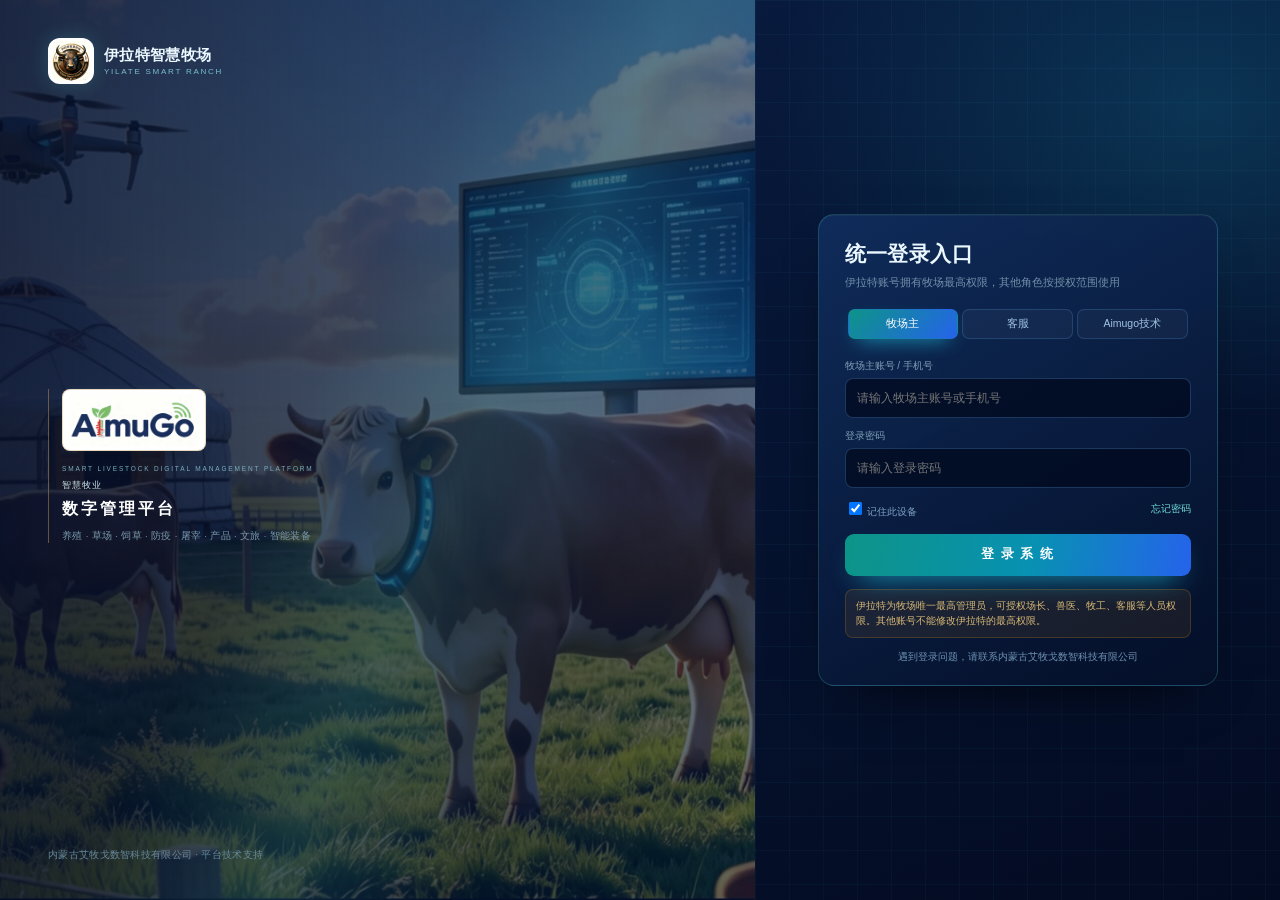
==== login.html @ b433fe1c "v86 国际登录封面包容比例微调" ====
<!DOCTYPE html>
<html lang="zh-CN">
<head>
<meta charset="UTF-8">
<meta name="viewport" content="width=device-width,initial-scale=1">
<title>伊拉特智慧牧场 · 统一登录</title>
<style>
*{box-sizing:border-box}body{margin:0;font-family:-apple-system,BlinkMacSystemFont,"PingFang SC","Microsoft YaHei",sans-serif;background:#06142e;color:#eaf7ff}
.login{min-height:100vh;display:grid;grid-template-columns:1.18fr .82fr;position:relative;overflow:hidden}
.hero{position:relative;padding:48px 56px;display:flex;flex-direction:column;justify-content:space-between;background:linear-gradient(90deg,rgba(3,15,43,.88),rgba(4,25,63,.62)),url('/assets/login-cover.webp') center/cover}
.hero:after{content:"";position:absolute;inset:0;background:linear-gradient(115deg,transparent 42%,rgba(94,234,212,.12) 58%,transparent 74%);animation:scan 8s linear infinite;pointer-events:none}
@keyframes scan{0%{transform:translateX(-70%)}100%{transform:translateX(70%)}}
.logo{display:flex;align-items:center;gap:12px;position:relative;z-index:2}.logo img{width:190px;height:66px;border-radius:12px;background:#fff;padding:3px 7px;object-fit:contain;box-shadow:0 0 28px rgba(94,234,212,.28)}
.logo b{display:block;font-size:26px;letter-spacing:1px}.logo span{display:block;margin-top:5px;color:#73d9e8;font-size:11px;letter-spacing:3px}
.hero-copy{position:relative;z-index:2;max-width:650px}.hero-copy h1{font-size:48px;line-height:1.16;margin:0 0 16px;letter-spacing:2px;background:linear-gradient(100deg,#fff,#7dd3fc,#5eead4);-webkit-background-clip:text;background-clip:text;color:transparent}
.hero-copy p{font-size:15px;line-height:1.9;color:#bcd6ee;margin:0}.stats{display:flex;gap:10px;margin-top:28px;flex-wrap:wrap}.stats span{padding:9px 13px;border-radius:9px;border:1px solid rgba(94,234,212,.28);background:rgba(5,22,53,.66);font-size:12px;color:#cbefff}.stats b{color:#5eead4;margin-right:4px}
.hero-foot{position:relative;z-index:2;font-size:11px;color:#6f9ec4;letter-spacing:.5px}
.panel{position:relative;display:flex;align-items:center;justify-content:center;padding:44px 42px;background:radial-gradient(700px 500px at 85% 12%,rgba(34,211,238,.16),transparent 62%),linear-gradient(160deg,#081a3d,#030b21)}
.panel:before{content:"";position:absolute;inset:0;background-image:linear-gradient(rgba(56,189,248,.045) 1px,transparent 1px),linear-gradient(90deg,rgba(56,189,248,.045) 1px,transparent 1px);background-size:34px 34px;pointer-events:none}
.card{position:relative;z-index:2;width:min(430px,100%);padding:30px 30px 25px;border-radius:20px;border:1px solid rgba(94,234,212,.30);background:linear-gradient(150deg,rgba(16,45,92,.94),rgba(4,15,40,.97));box-shadow:0 28px 70px -32px #000,inset 0 1px 0 rgba(255,255,255,.06);backdrop-filter:blur(14px)}
.card h2{margin:0;font-size:25px;letter-spacing:1px}.sub{margin:8px 0 20px;color:#7fa6c9;font-size:12px}
.tabs{display:grid;grid-template-columns:repeat(3,1fr);gap:6px;margin-bottom:22px}.tab{border:1px solid rgba(90,158,229,.22);border-radius:9px;background:rgba(255,255,255,.035);color:#9fc3e4;padding:9px 4px;font:600 12px inherit;cursor:pointer}.tab.active{background:linear-gradient(135deg,#0d9488,#2563eb);border-color:transparent;color:#fff;box-shadow:0 8px 20px -10px #22d3ee}
.field{margin-bottom:14px}.field label{display:block;font-size:11px;color:#8eb2d5;margin-bottom:7px}.field input{width:100%;height:45px;border-radius:10px;border:1px solid rgba(87,154,224,.30);background:rgba(2,12,33,.82);color:#eaf7ff;padding:0 13px;font-size:13px;outline:none}.field input:focus{border-color:#5eead4;box-shadow:0 0 0 3px rgba(94,234,212,.08)}
.code{display:flex;gap:8px}.code input{flex:1}.code button{width:112px;border-radius:10px;border:1px solid rgba(94,234,212,.38);background:rgba(94,234,212,.09);color:#73e7df;font-size:12px;cursor:pointer}
.row{display:flex;justify-content:space-between;align-items:center;font-size:11px;color:#7da2c4;margin:2px 0 18px}.row a{color:#70dcd6;text-decoration:none}
.submit{width:100%;height:47px;border:0;border-radius:11px;background:linear-gradient(100deg,#0d9488,#0891b2 54%,#2563eb);color:#fff;font-weight:800;font-size:14px;letter-spacing:2px;cursor:pointer;box-shadow:0 12px 28px -14px #22d3ee}
.wechat{margin-top:11px;width:100%;height:42px;border-radius:10px;border:1px solid rgba(94,234,212,.26);background:rgba(94,234,212,.06);color:#a5efe8;font-size:12px;cursor:pointer}
.notice{margin-top:16px;padding:11px 12px;border-radius:9px;background:rgba(245,158,11,.08);border:1px solid rgba(245,158,11,.20);font-size:10px;line-height:1.6;color:#d8b977}
.help{margin-top:17px;text-align:center;font-size:10px;color:#6d91b2}
@media(max-width:820px){.login{grid-template-columns:1fr}.logo img{width:150px;height:54px;padding:2px 5px}.hero{min-height:270px;padding:28px 22px}.hero-copy h1{font-size:31px}.hero-copy p{font-size:13px}.stats{display:none}.panel{padding:28px 16px 36px;align-items:flex-start}.card{padding:24px 18px}.hero-foot{display:none}}

.hero-kicker{display:inline-flex;align-items:center;gap:10px;font-size:11px;font-weight:800;letter-spacing:2.8px;color:#8ed7e5;margin-bottom:12px}.hero-kicker:before{content:"";width:28px;height:1px;background:linear-gradient(90deg,#c39a55,#8ed7e5)}.hero-copy{padding-left:20px;border-left:2px solid rgba(195,154,85,.72)}.hero-copy h1{margin:0 0 10px!important;line-height:1.08!important}.hero-copy h1>span{display:inline-block;font-size:.62em;line-height:1;letter-spacing:.11em;color:#8ed7e5;-webkit-text-fill-color:#8ed7e5;margin-bottom:10px}.hero-copy h1 small{display:block;margin-top:8px;font-size:.62em;line-height:1.2;letter-spacing:.13em;font-weight:750;color:#eaf7ff;-webkit-text-fill-color:#eaf7ff}.hero-en{font-size:10px;letter-spacing:2.1px;color:#77a8bb;margin:0 0 16px;white-space:nowrap}.stats span{backdrop-filter:blur(9px);box-shadow:inset 0 1px 0 rgba(255,255,255,.04)}
@media(max-width:820px){.hero-copy{padding-left:14px}.hero-kicker{font-size:9px;letter-spacing:2px;margin-bottom:9px}.hero-copy h1{font-size:29px!important}.hero-copy h1>span{font-size:.64em;margin-bottom:7px}.hero-copy h1 small{font-size:.62em;letter-spacing:.08em}.hero-en{font-size:8px;letter-spacing:1.2px;white-space:normal}}


/* v79 登录页简洁高级排版 */
.hero{padding:38px 48px}
.logo img{width:176px!important;height:61px!important;padding:2px 6px!important;border-radius:10px!important;box-shadow:0 0 22px rgba(94,234,212,.20)!important}
.hero-copy{max-width:500px!important;padding-left:16px!important;border-left:1px solid rgba(195,154,85,.62)!important}
.hero-copy h1{font-size:34px!important;line-height:1.12!important;letter-spacing:1px!important;margin:0 0 11px!important}
.hero-copy h1>span{font-size:.58em!important;letter-spacing:.10em!important;margin-bottom:8px!important}
.hero-copy h1 small{font-size:.60em!important;line-height:1.25!important;letter-spacing:.08em!important;margin-top:7px!important;font-weight:650!important}
.hero-copy p{font-size:12.5px!important;line-height:1.75!important;color:#a9c7d7!important;max-width:470px!important}
.hero-foot{font-size:10px!important;color:#65879a!important;letter-spacing:.3px!important}
.card{width:min(400px,100%)!important;padding:25px 26px 21px!important;border-radius:16px!important;border-color:rgba(94,234,212,.20)!important;box-shadow:0 24px 58px -34px #000,inset 0 1px 0 rgba(255,255,255,.045)!important}
.card h2{font-size:21px!important;font-weight:750!important;letter-spacing:.4px!important}
.sub{font-size:10.5px!important;margin:6px 0 16px!important;line-height:1.55!important;color:#718fa9!important}
.tabs{gap:4px!important;margin-bottom:17px!important;padding:3px!important}
.tab{font-size:10.5px!important;padding:7px 3px!important;border-radius:7px!important}
.field{margin-bottom:11px!important}.field label{font-size:10px!important;margin-bottom:5px!important;color:#7f9fb7!important}.field input{height:40px!important;border-radius:8px!important;padding:0 11px!important;font-size:11.5px!important}
.code button{width:102px!important;border-radius:8px!important;font-size:10.5px!important}
.row{font-size:10px!important;margin:1px 0 15px!important}
.submit{height:42px!important;border-radius:9px!important;font-size:12.5px!important;letter-spacing:1.5px!important}
.wechat{height:38px!important;border-radius:8px!important;font-size:11px!important;margin-top:9px!important}
.notice{margin-top:13px!important;padding:9px 10px!important;font-size:9.5px!important;line-height:1.55!important;border-radius:8px!important}
.help{margin-top:13px!important;font-size:9.5px!important}
@media(max-width:820px){.hero{padding:25px 20px!important;min-height:235px!important}.logo img{width:138px!important;height:49px!important}.hero-copy{padding-left:12px!important}.hero-copy h1{font-size:26px!important}.hero-copy p{font-size:11px!important}.panel{padding:22px 13px 30px!important}.card{padding:21px 16px 18px!important}.card h2{font-size:19px!important}.field input{height:39px!important}.submit{height:41px!important}.notice{font-size:9px!important}}


/* v80 原logo恢复与封面标题精排 */
.logo{gap:10px!important}.logo img{width:52px!important;height:52px!important;padding:3px!important;border-radius:12px!important;box-shadow:0 0 20px rgba(94,234,212,.20)!important}.logo b{font-size:17px!important;letter-spacing:.4px!important}.logo span{font-size:9px!important;letter-spacing:2px!important;margin-top:2px!important;color:#79bfce!important}
.hero-copy{max-width:470px!important;padding-left:14px!important;border-left:1px solid rgba(195,154,85,.55)!important}
.hero-brand{font-size:18px!important;line-height:1!important;letter-spacing:5px!important;font-weight:750!important;color:#8ed7e5!important;margin-bottom:9px!important;text-transform:none!important}
.hero-copy h1{font-size:30px!important;line-height:1.08!important;letter-spacing:4px!important;margin:0!important;font-weight:800!important}
.hero-subtitle{font-size:13px!important;line-height:1.4!important;letter-spacing:3.6px!important;color:#d9edf3!important;margin-top:7px!important;font-weight:600!important}
.hero-copy p{font-size:11.5px!important;line-height:1.7!important;margin-top:14px!important;color:#91afbf!important}
@media(max-width:820px){.logo img{width:46px!important;height:46px!important}.logo b{font-size:14px!important}.logo span{font-size:8px!important;letter-spacing:1.4px!important}.hero-brand{font-size:15px!important;letter-spacing:3.5px!important;margin-bottom:7px!important}.hero-copy h1{font-size:24px!important;letter-spacing:3px!important}.hero-subtitle{font-size:11px!important;letter-spacing:2.5px!important;margin-top:5px!important}.hero-copy p{font-size:10.5px!important;margin-top:10px!important}}


/* v81 艾牧戈Logo与通用牧场平台标题 */
.hero-brand-logo{margin-bottom:14px}.hero-brand-logo img{display:block;width:168px;height:69px;object-fit:contain;background:#fff;border-radius:10px;padding:3px 7px;box-shadow:0 0 24px rgba(94,234,212,.20)}
.hero-copy h1.hero-platform{display:flex!important;flex-direction:column!important;align-items:flex-start!important;gap:2px!important;font-size:19px!important;line-height:1.18!important;letter-spacing:4.5px!important;margin:0!important;font-weight:700!important;background:none!important;color:#e8f5f8!important;-webkit-text-fill-color:#e8f5f8!important}
.hero-platform span{font-size:1em!important;color:#dceef3!important;-webkit-text-fill-color:#dceef3!important}
.hero-platform b{font-size:1em!important;font-weight:750!important;color:#fff!important;-webkit-text-fill-color:#fff!important;letter-spacing:4px!important}
.hero-platform-en{font-size:8px!important;line-height:1.45!important;letter-spacing:1.7px!important;color:#6f9fb1!important;margin:8px 0 0!important;white-space:nowrap!important}
.hero-copy p{margin-top:13px!important}
@media(max-width:820px){.hero-copy h1.hero-platform{font-size:16px!important;letter-spacing:3px!important}.hero-brand-logo{margin-bottom:11px!important}.hero-brand-logo img{width:132px!important;height:54px!important}.hero-platform{font-size:16px!important;letter-spacing:3px!important}.hero-platform b{letter-spacing:2.5px!important}.hero-platform-en{font-size:6.5px!important;letter-spacing:1px!important;white-space:normal!important}}


/* v82 LOGO1透明背景重排 */
.hero-brand-logo{margin-bottom:12px!important}
.hero-brand-logo img{width:170px!important;height:auto!important;max-height:108px!important;object-fit:contain!important;background:transparent!important;border-radius:0!important;padding:0!important;box-shadow:none!important;filter:drop-shadow(0 6px 12px rgba(2,12,24,.30)) drop-shadow(0 0 8px rgba(87,169,212,.16))!important}
.hero-copy{gap:0!important}
.hero-platform{margin-top:0!important}
@media(max-width:820px){.hero-brand-logo{margin-bottom:9px!important}.hero-brand-logo img{width:138px!important;max-height:88px!important}}


/* v83 原伊拉特Logo高级3D徽章效果 */
.hero-brand-logo{position:relative!important;width:152px!important;height:152px!important;display:grid!important;place-items:center!important;margin:0 0 12px!important;perspective:520px!important;isolation:isolate!important}
.hero-brand-logo:before{content:"";position:absolute;inset:4px;border-radius:50%;background:radial-gradient(circle at 34% 25%,rgba(255,255,255,.17),rgba(35,112,142,.11) 38%,rgba(3,22,34,.88) 74%);border:1px solid rgba(195,154,85,.62);box-shadow:inset 0 1px 1px rgba(255,255,255,.18),inset 0 -12px 24px rgba(0,0,0,.42),0 15px 26px -16px rgba(0,0,0,.92),0 0 20px -8px rgba(27,145,168,.72);transform:rotateX(5deg);z-index:0}
.hero-brand-logo:after{content:"";position:absolute;inset:13px;border-radius:50%;border:1px solid rgba(142,215,229,.24);box-shadow:inset 0 0 18px rgba(27,145,168,.12);z-index:1}
.hero-brand-logo img{position:relative!important;z-index:2!important;width:116px!important;height:116px!important;max-height:none!important;object-fit:contain!important;background:transparent!important;padding:0!important;border-radius:0!important;box-shadow:none!important;filter:drop-shadow(0 8px 7px rgba(0,0,0,.48)) drop-shadow(0 0 6px rgba(142,215,229,.18)) saturate(.98) contrast(1.05)!important;transform:translateZ(16px) translateY(-1px)!important}
.hero-brand-logo:hover img{transform:translateZ(20px) translateY(-2px) scale(1.02)!important}
@media(max-width:820px){.hero-brand-logo{width:122px!important;height:122px!important;margin-bottom:9px!important}.hero-brand-logo:before{inset:3px}.hero-brand-logo:after{inset:11px}.hero-brand-logo img{width:94px!important;height:94px!important}}


/* v84 艾牧戈透明Logo国际排版 */
.hero-brand-logo{position:relative!important;width:188px!important;height:auto!important;display:block!important;margin:0 0 13px!important;perspective:none!important;isolation:auto!important}
.hero-brand-logo:before,.hero-brand-logo:after{display:none!important}
.hero-brand-logo img{position:relative!important;z-index:2!important;display:block!important;width:188px!important;height:auto!important;max-height:86px!important;object-fit:contain!important;background:transparent!important;padding:0!important;border-radius:0!important;box-shadow:none!important;filter:drop-shadow(0 7px 8px rgba(0,0,0,.42)) drop-shadow(0 0 7px rgba(142,215,229,.18)) saturate(1.04) contrast(1.03)!important;transform:none!important}
.hero-brand-logo:hover img{transform:translateY(-1px)!important}
@media(max-width:820px){.hero-brand-logo{width:150px!important;margin-bottom:10px!important}.hero-brand-logo img{width:150px!important;max-height:69px!important}}


/* v85 白色Logo底板与国际简约标题 */
.hero-brand-logo{display:inline-block!important;width:auto!important;height:auto!important;margin:0 0 14px!important;padding:4px 7px!important;background:#fff!important;border:1px solid rgba(195,154,85,.38)!important;border-radius:9px!important;box-shadow:0 8px 18px -14px rgba(0,0,0,.92),0 0 15px -8px rgba(142,215,229,.48)!important;perspective:none!important;isolation:auto!important}
.hero-brand-logo:before,.hero-brand-logo:after{display:none!important}
.hero-brand-logo img{display:block!important;width:150px!important;height:auto!important;max-height:66px!important;object-fit:contain!important;background:#fff!important;padding:0!important;border-radius:0!important;box-shadow:none!important;filter:none!important;transform:none!important}
.hero-brand-logo:hover img{transform:none!important}
.hero-platform-en{font-size:7.5px!important;line-height:1.3!important;letter-spacing:2.15px!important;color:#78aebf!important;margin:0 0 8px!important;white-space:nowrap!important}
.hero-copy h1.hero-platform{display:flex!important;flex-direction:column!important;align-items:flex-start!important;gap:1px!important;font-size:17px!important;line-height:1.22!important;letter-spacing:3.8px!important;margin:0!important;font-weight:650!important;background:none!important;color:#edf8fa!important;-webkit-text-fill-color:#edf8fa!important}
.hero-platform span{font-size:.92em!important;color:#cfe5eb!important;-webkit-text-fill-color:#cfe5eb!important;font-weight:550!important}
.hero-platform b{font-size:1em!important;font-weight:680!important;color:#fff!important;-webkit-text-fill-color:#fff!important;letter-spacing:3.5px!important}
.hero-copy p{font-size:10px!important;line-height:1.65!important;color:#7999aa!important;margin-top:12px!important;letter-spacing:.35px!important}
@media(max-width:820px){.hero-brand-logo{margin-bottom:10px!important;padding:3px 5px!important}.hero-brand-logo img{width:122px!important;max-height:54px!important}.hero-platform-en{font-size:6px!important;letter-spacing:1.2px!important;margin-bottom:6px!important;white-space:normal!important}.hero-copy h1.hero-platform{font-size:14px!important;letter-spacing:2.6px!important}.hero-platform b{letter-spacing:2.4px!important}.hero-copy p{font-size:9px!important;margin-top:9px!important}}


/* v86 国际封面包容比例微调 */
.logo img{width:46px!important;height:46px!important}
.logo b{font-size:15px!important;letter-spacing:.35px!important}.logo span{font-size:8px!important;letter-spacing:1.75px!important}
.hero-copy{max-width:430px!important;padding-left:13px!important;border-left-color:rgba(195,154,85,.48)!important}
.hero-brand-logo{margin:0 0 10px!important;padding:3px 5px!important;border-radius:8px!important;box-shadow:0 7px 16px -13px rgba(0,0,0,.88),0 0 12px -7px rgba(142,215,229,.42)!important}
.hero-brand-logo img{width:132px!important;max-height:56px!important}
.hero-platform-en{font-size:6.5px!important;letter-spacing:1.85px!important;margin-bottom:7px!important}
.hero-copy h1.hero-platform{font-size:16px!important;letter-spacing:3.2px!important;line-height:1.2!important}
.hero-platform b{letter-spacing:3px!important}
.hero-copy p{font-size:9.5px!important;line-height:1.6!important;margin-top:10px!important}
@media(max-width:820px){.logo img{width:42px!important;height:42px!important}.logo b{font-size:13px!important}.logo span{font-size:7px!important}.hero-brand-logo{margin-bottom:8px!important;padding:2px 4px!important}.hero-brand-logo img{width:108px!important;max-height:47px!important}.hero-platform-en{font-size:5.8px!important;letter-spacing:1.05px!important;margin-bottom:5px!important}.hero-copy h1.hero-platform{font-size:13px!important;letter-spacing:2.2px!important}.hero-platform b{letter-spacing:2px!important}.hero-copy p{font-size:8.5px!important;margin-top:8px!important}}

</style>
</head>
<body>
<div class="login">
  <section class="hero">
    <div class="logo"><img src="/assets/logo.png" alt="伊拉特智慧牧场"><div><b>伊拉特智慧牧场</b><span>YILATE SMART RANCH</span></div></div>
    <div class="hero-copy">
      <div class="hero-brand-logo"><img src="/assets/aimugo-logo.webp" alt="艾牧戈"></div>
      <div class="hero-platform-en">SMART LIVESTOCK DIGITAL MANAGEMENT PLATFORM</div>
      <h1 class="hero-platform"><span>智慧牧业</span><b>数字管理平台</b></h1>
      <p>养殖 · 草场 · 饲草 · 防疫 · 屠宰 · 产品 · 文旅 · 智能装备</p>
    </div>
    <div class="hero-foot">内蒙古艾牧戈数智科技有限公司 · 平台技术支持</div>
  </section>
  <section class="panel">
    <form class="card" id="loginForm">
      <h2>统一登录入口</h2>
      <div class="sub">伊拉特账号拥有牧场最高权限，其他角色按授权范围使用</div>
      <div class="tabs" id="tabs">
        <button type="button" class="tab active" data-role="owner">牧场主</button>
        <button type="button" class="tab" data-role="service">客服</button>
        <button type="button" class="tab" data-role="aimugo">Aimugo技术</button>
      </div>
      <div class="field"><label id="accountLabel">伊拉特账号 / 手机号</label><input id="accountInput" autocomplete="username" placeholder="请输入账号或手机号"></div>
      <div class="field" id="passwordField"><label>登录密码</label><input id="passwordInput" type="password" autocomplete="current-password" placeholder="请输入登录密码"></div>
      <div class="field" id="codeField"><label>短信验证码</label><div class="code"><input id="codeInput" inputmode="numeric" maxlength="6" placeholder="请输入6位验证码"><button id="sendCodeBtn" type="button">获取验证码</button></div></div>
      <div class="row"><label><input id="rememberInput" type="checkbox" checked> 记住此设备</label><a href="#" id="forgotLink">忘记密码</a></div>
      <button class="submit" id="loginBtn" type="submit">登 录 系 统</button>
      <button class="wechat" id="wechatBtn" type="button">微信小程序快捷登录</button>
      <div class="notice" id="loginNotice">伊拉特为牧场唯一最高管理员，可授权场长、兽医、牧工、客服等人员权限。其他账号不能修改伊拉特的最高权限。</div>
      <div class="help" id="loginHelp">遇到登录问题，请联系内蒙古艾牧戈数智科技有限公司</div>
    </form>
  </section>
</div>
<script>
const roleConfig = {
  owner:  { mode:'password', label:'牧场主账号 / 手机号', placeholder:'请输入牧场主账号或手机号' },
  service:{ mode:'password', label:'客服账号',           placeholder:'请输入客服账号' },
  aimugo: { mode:'password', label:'Aimugo技术账号',     placeholder:'请输入Aimugo技术平台账号' }
};
let role = 'owner';
const $ = id => document.getElementById(id);
const accountInput=$('accountInput'), passwordField=$('passwordField'), codeField=$('codeField');
function setRole(next){
  role=next;
  document.querySelectorAll('.tab').forEach(x=>x.classList.toggle('active',x.dataset.role===role));
  const c=roleConfig[role];
  $('accountLabel').textContent=c.label;
  accountInput.placeholder=c.placeholder;
  passwordField.style.display=c.mode==='password'?'block':'none';
  codeField.style.display=c.mode==='sms'?'block':'none';
  $('wechatBtn').style.display=c.mode==='sms'?'block':'none';
  $('loginBtn').textContent=c.mode==='sms'?'验证码登录':'登 录 系 统';
}
document.querySelectorAll('.tab').forEach(b=>b.addEventListener('click',()=>setRole(b.dataset.role)));
const entry = location.pathname.includes('/platform/') ? 'aimugo' : location.pathname.includes('/service/') ? 'service' : location.pathname.includes('/owner/') ? 'owner' : new URLSearchParams(location.search).get('role');
const isDedicated = location.pathname !== '/login' && location.pathname !== '/login.html';
if (isDedicated && entry && roleConfig[entry]) {
  document.querySelector('.tabs').style.display='none';
  const titles={owner:'牧场主登录',service:'客服登录',aimugo:'Aimugo技术平台登录'};
  document.querySelector('.card h2').textContent=titles[entry];
  document.querySelector('.sub').textContent=entry==='owner'?'伊拉特智慧牧场最高管理员入口':'请使用已授权账号登录，系统将进入对应工作台';
}
async function api(url,options={}){
  const r=await fetch(url,{credentials:'include',headers:{'content-type':'application/json',...(options.headers||{})},...options});
  const d=await r.json().catch(()=>({ok:false,error:'服务器返回格式错误'}));
  if(!r.ok||d.ok===false) throw new Error(d.error||`请求失败(${r.status})`);
  return d;
}
function notice(text,type='info'){
  $('loginNotice').textContent=text;
  $('loginNotice').style.borderColor=type==='error'?'rgba(239,68,68,.55)':'rgba(245,158,11,.20)';
  $('loginNotice').style.background=type==='error'?'rgba(239,68,68,.10)':'rgba(245,158,11,.08)';
}
$('sendCodeBtn').addEventListener('click',async()=>{
  const phone=accountInput.value.trim();
  if(!/^1[3-9]\d{9}$/.test(phone)) return notice('请输入正确的手机号','error');
  $('sendCodeBtn').disabled=true;$('sendCodeBtn').textContent='发送中…';
  try{
    const d=await api('/api/auth/send-code',{method:'POST',body:JSON.stringify({phone})});
    notice(d.devCode?`演示验证码：${d.devCode}（正式版不会显示）`:'验证码已发送，5分钟内有效');
    let n=60;const t=setInterval(()=>{if(--n<=0){clearInterval(t);$('sendCodeBtn').disabled=false;$('sendCodeBtn').textContent='获取验证码'}else $('sendCodeBtn').textContent=`${n}s后重试`},1000);
  }catch(e){$('sendCodeBtn').disabled=false;$('sendCodeBtn').textContent='获取验证码';notice(e.message,'error');}
});
$('loginForm').addEventListener('submit',async e=>{
  e.preventDefault();
  const account=accountInput.value.trim();
  if(!account) return notice('请输入账号或手机号','error');
  $('loginBtn').disabled=true;$('loginBtn').textContent='登录中…';
  try{
    let d;
    if(roleConfig[role].mode==='sms') d=await api('/api/auth/login/sms',{method:'POST',body:JSON.stringify({phone:account,code:$('codeInput').value.trim()})});
    else d=await api('/api/auth/login/password',{method:'POST',body:JSON.stringify({account,password:$('passwordInput').value})});
    localStorage.setItem('yilate-auth-user',JSON.stringify(d.user));
    location.href=d.user.mustChangePassword?'/change-password.html':'/index.html';
  }catch(err){notice(err.message,'error');$('loginBtn').disabled=false;$('loginBtn').textContent=roleConfig[role].mode==='sms'?'验证码登录':'登 录 系 统';}
});
$('wechatBtn').addEventListener('click',()=>notice('微信登录需要在微信小程序内授权，当前请先使用短信验证码登录','error'));
$('forgotLink').addEventListener('click',e=>{e.preventDefault();notice('请联系Aimugo技术平台管理员重置密码','error')});
setRole(entry && roleConfig[entry] ? entry : 'owner');
</script>
</body>
</html>
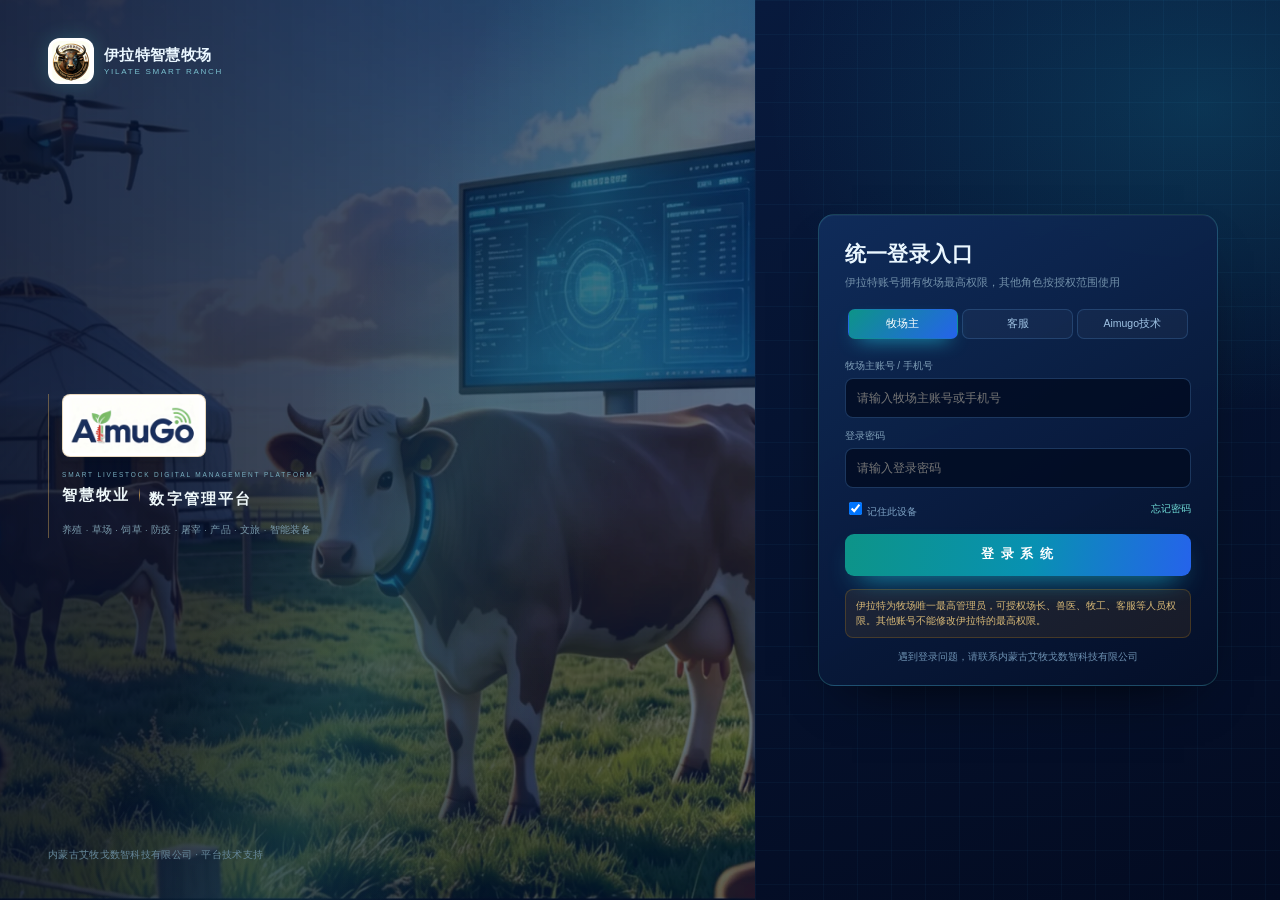
==== commit c47f4221: "v87 平台标题单行同字号国际排版" ====
--- a/login.html
+++ b/login.html
@@ -126,6 +126,13 @@
 .hero-platform b{letter-spacing:3px!important}
 .hero-copy p{font-size:9.5px!important;line-height:1.6!important;margin-top:10px!important}
 @media(max-width:820px){.logo img{width:42px!important;height:42px!important}.logo b{font-size:13px!important}.logo span{font-size:7px!important}.hero-brand-logo{margin-bottom:8px!important;padding:2px 4px!important}.hero-brand-logo img{width:108px!important;max-height:47px!important}.hero-platform-en{font-size:5.8px!important;letter-spacing:1.05px!important;margin-bottom:5px!important}.hero-copy h1.hero-platform{font-size:13px!important;letter-spacing:2.2px!important}.hero-platform b{letter-spacing:2px!important}.hero-copy p{font-size:8.5px!important;margin-top:8px!important}}
+
+
+/* v87 平台标题单行同字号 */
+.hero-copy h1.hero-platform{display:flex!important;flex-direction:row!important;align-items:center!important;justify-content:flex-start!important;gap:0!important;white-space:nowrap!important;font-size:15px!important;line-height:1.2!important;letter-spacing:2.1px!important;margin:0!important}
+.hero-copy h1.hero-platform>span,.hero-copy h1.hero-platform>b{display:inline!important;font-size:1em!important;line-height:1.2!important;font-weight:650!important;letter-spacing:2.1px!important;color:#eef8fa!important;-webkit-text-fill-color:#eef8fa!important}
+.hero-platform span:after{content:"";display:inline-block;width:1px;height:.9em;margin:0 9px;vertical-align:-.08em;background:linear-gradient(180deg,transparent,rgba(195,154,85,.9),transparent)}
+@media(max-width:820px){.hero-copy h1.hero-platform{font-size:12.5px!important;letter-spacing:1.1px!important}.hero-copy h1.hero-platform>span,.hero-copy h1.hero-platform>b{letter-spacing:1.1px!important}.hero-platform span:after{margin:0 5px}}
 
 </style>
 </head>
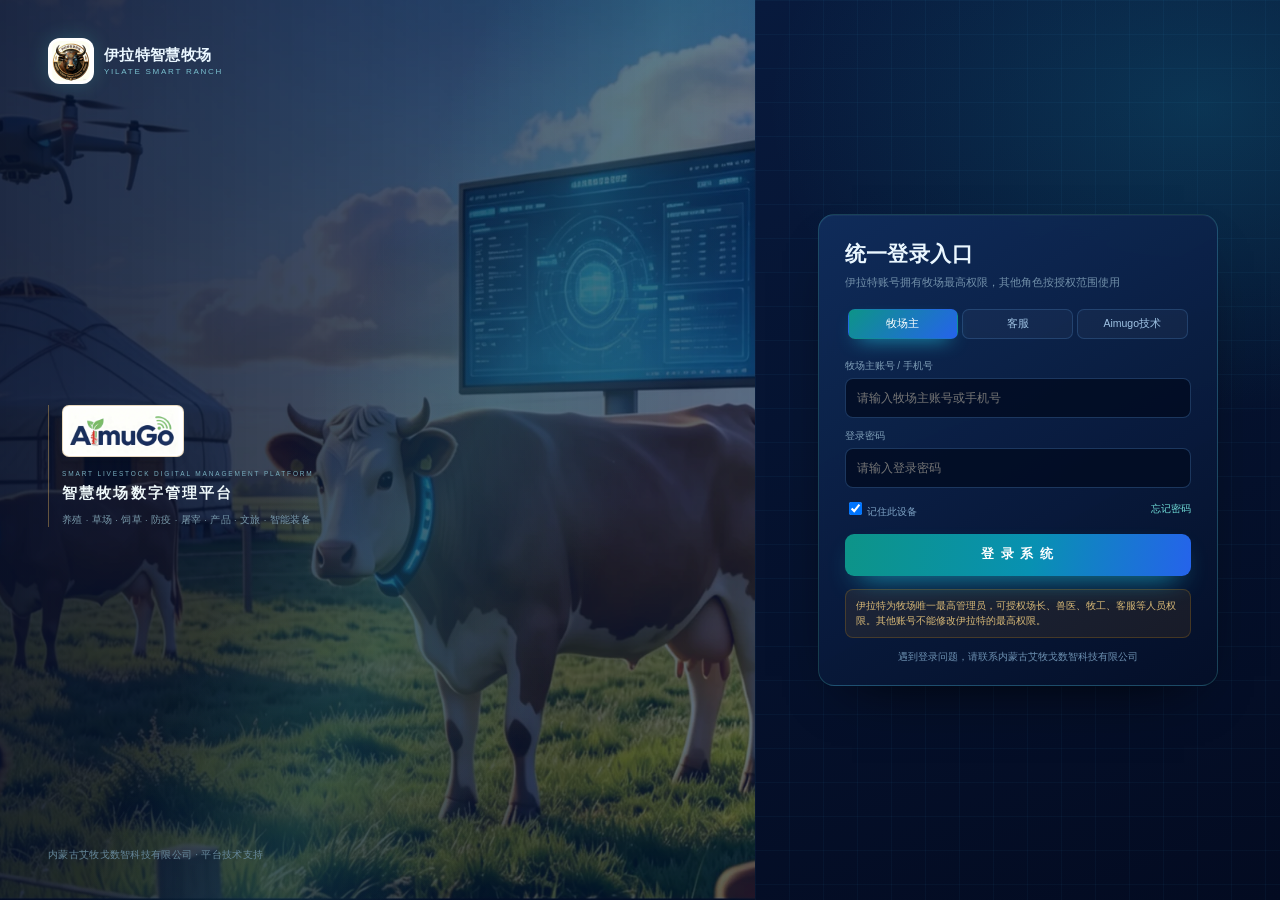
==== commit a4abda03: "v88 登录封面Logo缩小与平台标题完整单行" ====
--- a/login.html
+++ b/login.html
@@ -134,6 +134,16 @@
 .hero-platform span:after{content:"";display:inline-block;width:1px;height:.9em;margin:0 9px;vertical-align:-.08em;background:linear-gradient(180deg,transparent,rgba(195,154,85,.9),transparent)}
 @media(max-width:820px){.hero-copy h1.hero-platform{font-size:12.5px!important;letter-spacing:1.1px!important}.hero-copy h1.hero-platform>span,.hero-copy h1.hero-platform>b{letter-spacing:1.1px!important}.hero-platform span:after{margin:0 5px}}
 
+
+/* v88 Logo缩小与平台标题完整单行 */
+.hero-brand-logo{margin-bottom:9px!important;padding:2px 4px!important;border-radius:7px!important}
+.hero-brand-logo img{width:112px!important;max-height:47px!important}
+.hero-copy h1.hero-platform{display:block!important;white-space:nowrap!important;font-size:14.5px!important;line-height:1.2!important;letter-spacing:2.15px!important;margin:0!important;font-weight:650!important;color:#eef8fa!important;-webkit-text-fill-color:#eef8fa!important}
+.hero-platform span:after{display:none!important}
+.hero-platform span,.hero-platform b{font-size:1em!important;letter-spacing:2.15px!important}
+.hero-platform-en{margin-bottom:6px!important}
+@media(max-width:820px){.hero-brand-logo{margin-bottom:8px!important;padding:2px 3px!important}.hero-brand-logo img{width:92px!important;max-height:39px!important}.hero-copy h1.hero-platform{font-size:12px!important;letter-spacing:1.3px!important}.hero-platform span,.hero-platform b{letter-spacing:1.3px!important}}
+
 </style>
 </head>
 <body>
@@ -143,7 +153,7 @@
     <div class="hero-copy">
       <div class="hero-brand-logo"><img src="/assets/aimugo-logo.webp" alt="艾牧戈"></div>
       <div class="hero-platform-en">SMART LIVESTOCK DIGITAL MANAGEMENT PLATFORM</div>
-      <h1 class="hero-platform"><span>智慧牧业</span><b>数字管理平台</b></h1>
+      <h1 class="hero-platform">智慧牧场数字管理平台</h1>
       <p>养殖 · 草场 · 饲草 · 防疫 · 屠宰 · 产品 · 文旅 · 智能装备</p>
     </div>
     <div class="hero-foot">内蒙古艾牧戈数智科技有限公司 · 平台技术支持</div>
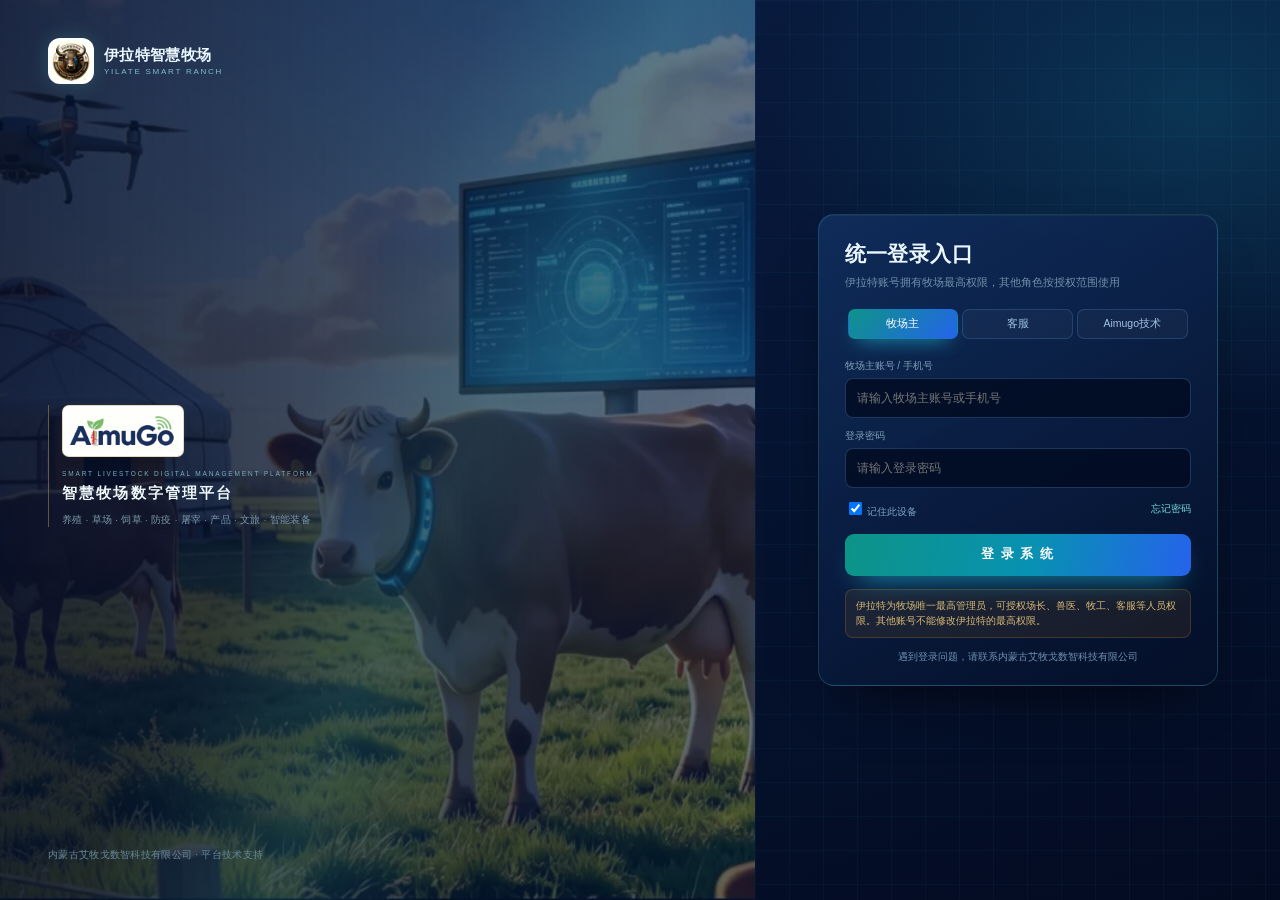
==== commit f03b5fd7: "v93.4 公网首屏资源压缩提速" ====
--- a/login.html
+++ b/login.html
@@ -7,7 +7,7 @@
 <style>
 *{box-sizing:border-box}body{margin:0;font-family:-apple-system,BlinkMacSystemFont,"PingFang SC","Microsoft YaHei",sans-serif;background:#06142e;color:#eaf7ff}
 .login{min-height:100vh;display:grid;grid-template-columns:1.18fr .82fr;position:relative;overflow:hidden}
-.hero{position:relative;padding:48px 56px;display:flex;flex-direction:column;justify-content:space-between;background:linear-gradient(90deg,rgba(3,15,43,.88),rgba(4,25,63,.62)),url('/assets/login-cover.webp') center/cover}
+.hero{position:relative;padding:48px 56px;display:flex;flex-direction:column;justify-content:space-between;background:linear-gradient(90deg,rgba(3,15,43,.88),rgba(4,25,63,.62)),url('./assets/login-cover-sm.webp') center/cover}
 .hero:after{content:"";position:absolute;inset:0;background:linear-gradient(115deg,transparent 42%,rgba(94,234,212,.12) 58%,transparent 74%);animation:scan 8s linear infinite;pointer-events:none}
 @keyframes scan{0%{transform:translateX(-70%)}100%{transform:translateX(70%)}}
 .logo{display:flex;align-items:center;gap:12px;position:relative;z-index:2}.logo img{width:190px;height:66px;border-radius:12px;background:#fff;padding:3px 7px;object-fit:contain;box-shadow:0 0 28px rgba(94,234,212,.28)}
@@ -25,6 +25,7 @@
 .row{display:flex;justify-content:space-between;align-items:center;font-size:11px;color:#7da2c4;margin:2px 0 18px}.row a{color:#70dcd6;text-decoration:none}
 .submit{width:100%;height:47px;border:0;border-radius:11px;background:linear-gradient(100deg,#0d9488,#0891b2 54%,#2563eb);color:#fff;font-weight:800;font-size:14px;letter-spacing:2px;cursor:pointer;box-shadow:0 12px 28px -14px #22d3ee}
 .wechat{margin-top:11px;width:100%;height:42px;border-radius:10px;border:1px solid rgba(94,234,212,.26);background:rgba(94,234,212,.06);color:#a5efe8;font-size:12px;cursor:pointer}
+.demo{display:none;margin-top:9px;width:100%;height:40px;border-radius:10px;border:1px solid rgba(195,154,85,.50);background:linear-gradient(100deg,rgba(195,154,85,.14),rgba(27,145,168,.12));color:#f0d79c;font-size:12px;cursor:pointer}
 .notice{margin-top:16px;padding:11px 12px;border-radius:9px;background:rgba(245,158,11,.08);border:1px solid rgba(245,158,11,.20);font-size:10px;line-height:1.6;color:#d8b977}
 .help{margin-top:17px;text-align:center;font-size:10px;color:#6d91b2}
 @media(max-width:820px){.login{grid-template-columns:1fr}.logo img{width:150px;height:54px;padding:2px 5px}.hero{min-height:270px;padding:28px 22px}.hero-copy h1{font-size:31px}.hero-copy p{font-size:13px}.stats{display:none}.panel{padding:28px 16px 36px;align-items:flex-start}.card{padding:24px 18px}.hero-foot{display:none}}
@@ -149,9 +150,9 @@
 <body>
 <div class="login">
   <section class="hero">
-    <div class="logo"><img src="/assets/logo.png" alt="伊拉特智慧牧场"><div><b>伊拉特智慧牧场</b><span>YILATE SMART RANCH</span></div></div>
+    <div class="logo"><img src="./assets/logo-sm.webp" alt="伊拉特智慧牧场"><div><b>伊拉特智慧牧场</b><span>YILATE SMART RANCH</span></div></div>
     <div class="hero-copy">
-      <div class="hero-brand-logo"><img src="/assets/aimugo-logo.webp" alt="艾牧戈"></div>
+      <div class="hero-brand-logo"><img src="./assets/aimugo-logo.webp" alt="艾牧戈"></div>
       <div class="hero-platform-en">SMART LIVESTOCK DIGITAL MANAGEMENT PLATFORM</div>
       <h1 class="hero-platform">智慧牧场数字管理平台</h1>
       <p>养殖 · 草场 · 饲草 · 防疫 · 屠宰 · 产品 · 文旅 · 智能装备</p>
@@ -173,6 +174,7 @@
       <div class="row"><label><input id="rememberInput" type="checkbox" checked> 记住此设备</label><a href="#" id="forgotLink">忘记密码</a></div>
       <button class="submit" id="loginBtn" type="submit">登 录 系 统</button>
       <button class="wechat" id="wechatBtn" type="button">微信小程序快捷登录</button>
+      <button class="demo" id="demoLoginBtn" type="button">进入公网演示版</button>
       <div class="notice" id="loginNotice">伊拉特为牧场唯一最高管理员，可授权场长、兽医、牧工、客服等人员权限。其他账号不能修改伊拉特的最高权限。</div>
       <div class="help" id="loginHelp">遇到登录问题，请联系内蒙古艾牧戈数智科技有限公司</div>
     </form>
@@ -199,6 +201,19 @@
   $('loginBtn').textContent=c.mode==='sms'?'验证码登录':'登 录 系 统';
 }
 document.querySelectorAll('.tab').forEach(b=>b.addEventListener('click',()=>setRole(b.dataset.role)));
+const isStaticDemoHost = location.protocol==='file:' || /(^|\.)github\.io$/i.test(location.hostname) || ['8123','8124'].includes(location.port);
+const demoLoginBtn = $('demoLoginBtn');
+if (isStaticDemoHost && demoLoginBtn) {
+  demoLoginBtn.style.display='block';
+  $('loginNotice').textContent='当前为公网演示版：可直接进入系统查看数据大屏；本地服务器登录仍使用正式账号。';
+  $('loginNotice').style.borderColor='rgba(94,234,212,.38)';
+  $('loginNotice').style.background='rgba(94,234,212,.07)';
+}
+if (demoLoginBtn) demoLoginBtn.addEventListener('click',()=>{
+  const demoUser={username:'public_demo',name:'伊拉特演示账号',role:'owner',demo:true,mustChangePassword:false};
+  localStorage.setItem('yilate-auth-user',JSON.stringify(demoUser));
+  location.href='index.html';
+});
 const entry = location.pathname.includes('/platform/') ? 'aimugo' : location.pathname.includes('/service/') ? 'service' : location.pathname.includes('/owner/') ? 'owner' : new URLSearchParams(location.search).get('role');
 const isDedicated = location.pathname !== '/login' && location.pathname !== '/login.html';
 if (isDedicated && entry && roleConfig[entry]) {
@@ -238,7 +253,7 @@
     if(roleConfig[role].mode==='sms') d=await api('/api/auth/login/sms',{method:'POST',body:JSON.stringify({phone:account,code:$('codeInput').value.trim()})});
     else d=await api('/api/auth/login/password',{method:'POST',body:JSON.stringify({account,password:$('passwordInput').value})});
     localStorage.setItem('yilate-auth-user',JSON.stringify(d.user));
-    location.href=d.user.mustChangePassword?'/change-password.html':'/index.html';
+    location.href=d.user.mustChangePassword?'change-password.html':'index.html';
   }catch(err){notice(err.message,'error');$('loginBtn').disabled=false;$('loginBtn').textContent=roleConfig[role].mode==='sms'?'验证码登录':'登 录 系 统';}
 });
 $('wechatBtn').addEventListener('click',()=>notice('微信登录需要在微信小程序内授权，当前请先使用短信验证码登录','error'));
